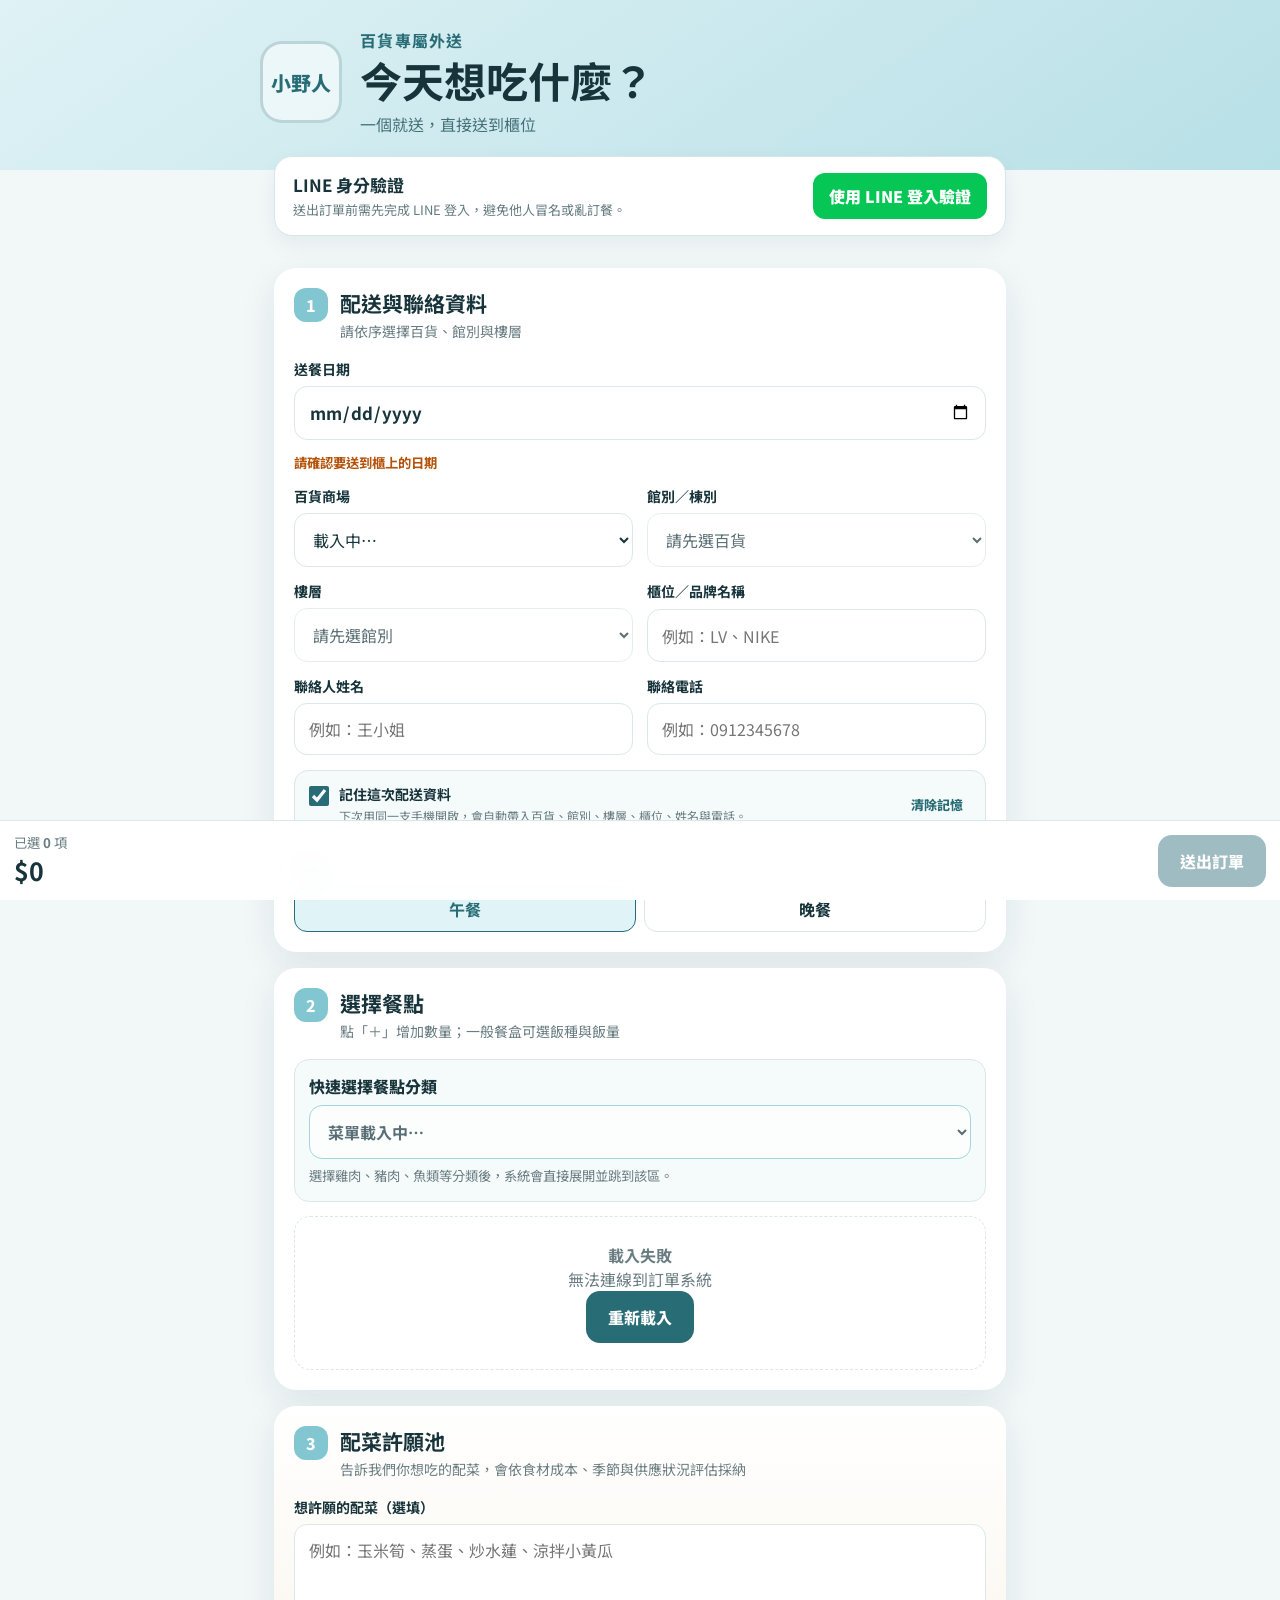
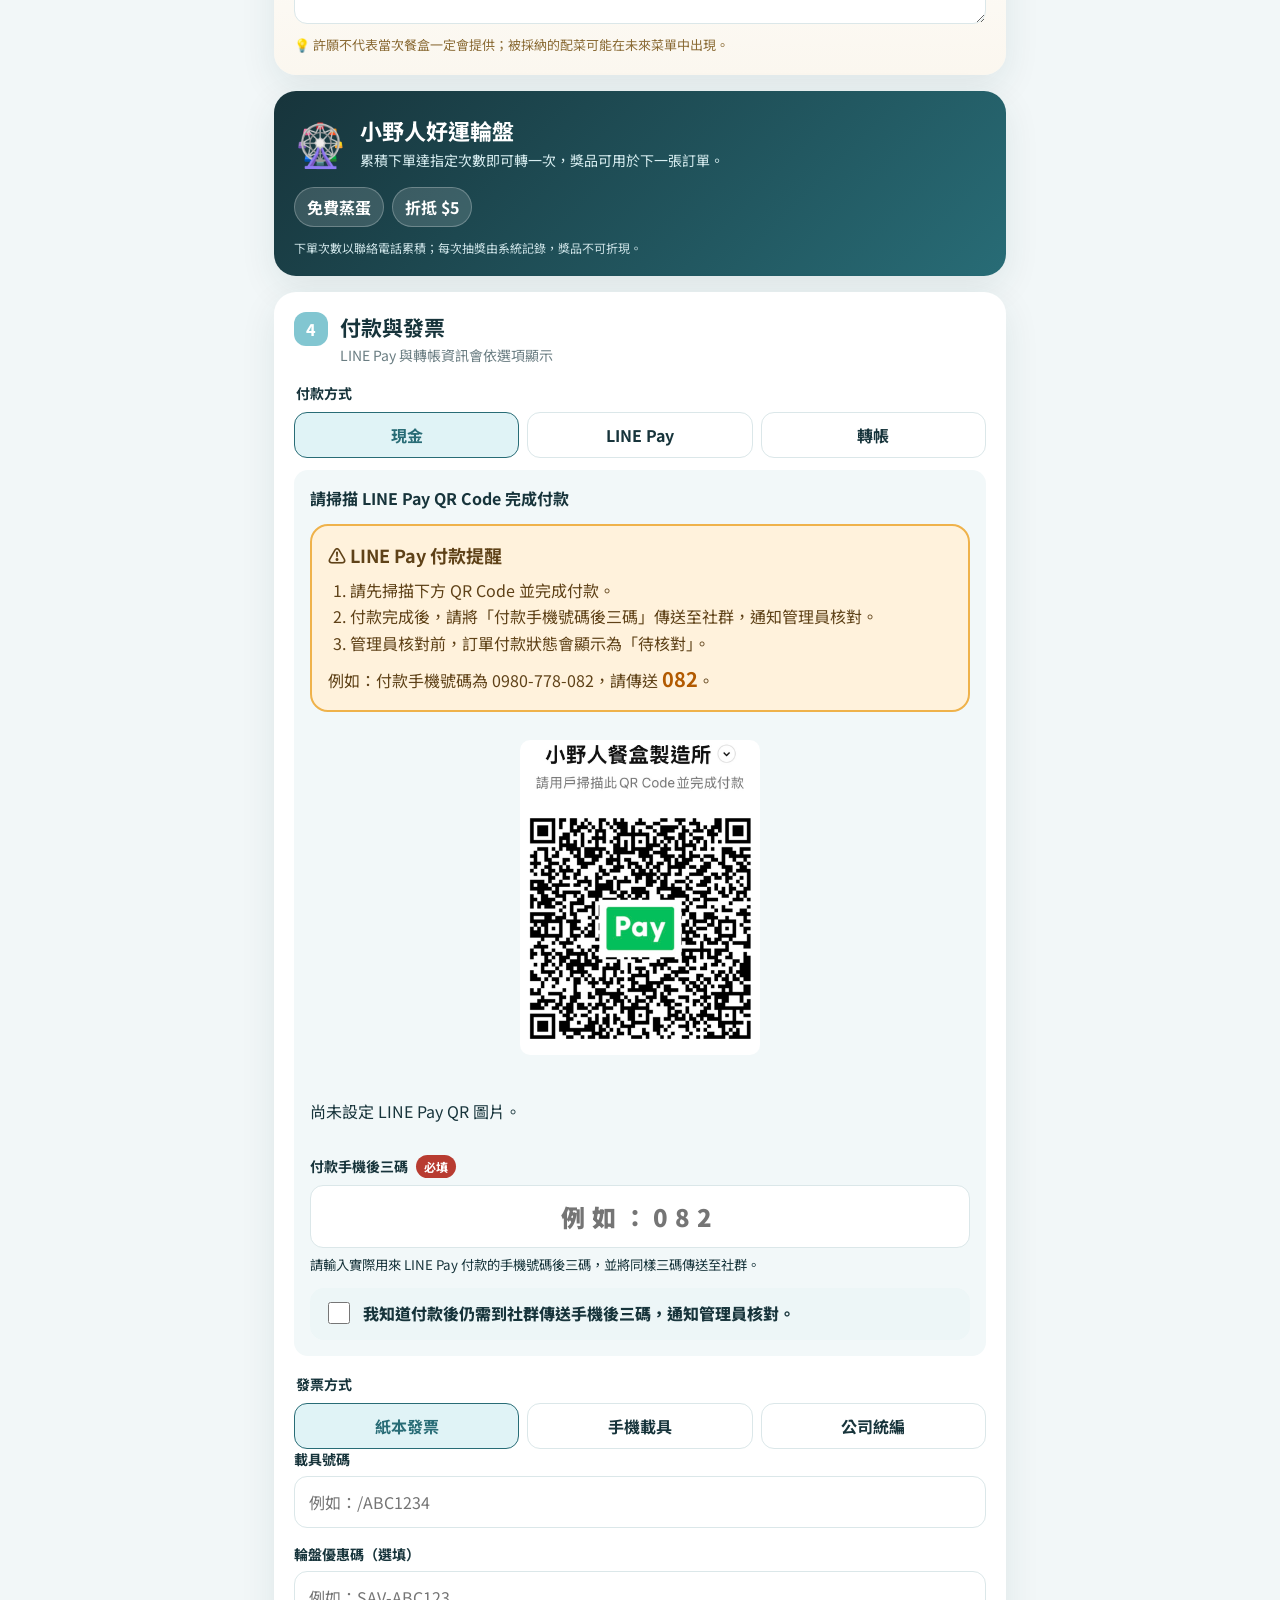
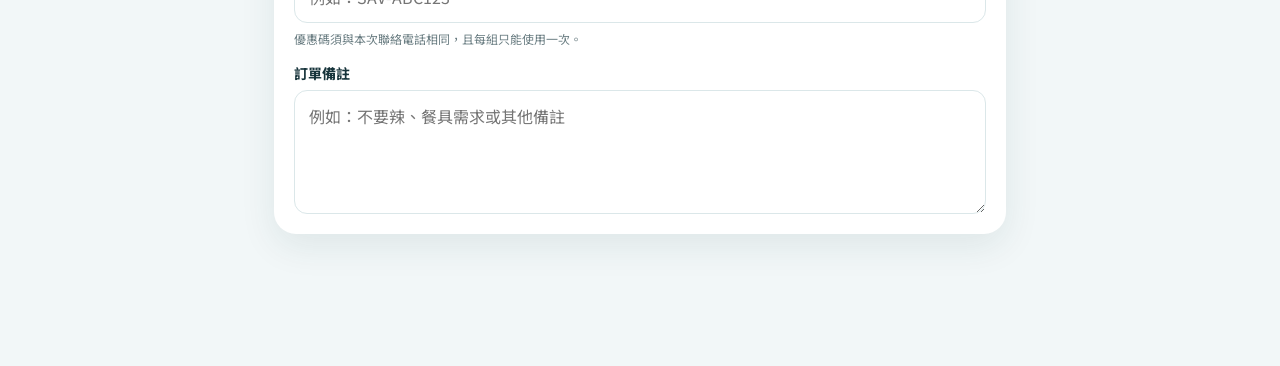
==== index.html @ 450a1126 "V3.9修正" ====
<!doctype html>
<html lang="zh-Hant">
<head>
  <meta charset="utf-8">
  <meta name="viewport" content="width=device-width, initial-scale=1, viewport-fit=cover">
  <meta name="theme-color" content="#86c6d1">
  <meta name="description" content="小野人餐盒製造所百貨專屬點餐系統">
  <title>小野人百貨點餐</title>
  <link rel="preconnect" href="https://fonts.googleapis.com">
  <link rel="preconnect" href="https://fonts.gstatic.com" crossorigin>
  <link href="https://fonts.googleapis.com/css2?family=Noto+Sans+TC:wght@400;500;600;700;800&display=swap" rel="stylesheet">
  <link rel="stylesheet" href="styles.css?v=379">
</head>
<body>
  <div id="siteMarquee" class="site-marquee" hidden>
    <div class="marquee-track"><span id="siteMarqueeText"></span></div>
  </div>
  <header class="hero">
    <div class="hero-inner">
      <div class="brand-mark">小野人</div>
      <div>
        <p class="eyebrow">百貨專屬外送</p>
        <h1>今天想吃什麼？</h1>
        <p class="hero-copy">一個就送，直接送到櫃位</p>
      </div>
    </div>
  </header>

  <main class="page-shell">
    <section id="lineAuthPanel" class="line-auth-panel">
      <div class="line-auth-copy">
        <strong>LINE 身分驗證</strong>
        <span id="lineAuthStatus">送出訂單前需先完成 LINE 登入，避免他人冒名或亂訂餐。</span>
      </div>
      <button id="lineLoginBtn" class="line-login-button" type="button">使用 LINE 登入驗證</button>
      <button id="lineLogoutBtn" class="text-button" type="button" hidden>解除驗證</button>
    </section>
    <div id="businessStatusBanner" class="business-status-banner" hidden>
      <strong id="businessStatusTitle"></strong>
      <p id="businessStatusMessage"></p>
    </div>
    <div id="editBanner" class="edit-banner" hidden>✏️ 正在修改訂單 <strong id="editOrderNo"></strong>；送出後會直接更新原訂單。</div>
    <section class="panel" aria-labelledby="delivery-title">
      <div class="section-heading">
        <span class="step">1</span>
        <div><h2 id="delivery-title">配送與聯絡資料</h2><p>請依序選擇百貨、館別與樓層</p></div>
      </div>

      <div class="form-grid">
        <label class="field delivery-date-field"><span>送餐日期</span><input id="deliveryDate" type="date" required><small id="deliveryDateHint">請確認要送到櫃上的日期</small></label>
        <label class="field"><span>百貨商場</span><select id="mall" required><option value="">載入中…</option></select></label>
        <label class="field"><span>館別／棟別</span><select id="building" required disabled><option value="">請先選百貨</option></select></label>
        <label class="field"><span>樓層</span><select id="floor" required disabled><option value="">請先選館別</option></select></label>
        <label class="field"><span>櫃位／品牌名稱</span><input id="counterName" type="text" maxlength="40" placeholder="例如：LV、NIKE" autocomplete="organization" required></label>
        <label class="field"><span>聯絡人姓名</span><input id="contactName" type="text" maxlength="30" placeholder="例如：王小姐" autocomplete="name" required></label>
        <label class="field"><span>聯絡電話</span><input id="contactPhone" type="tel" inputmode="tel" maxlength="20" placeholder="例如：0912345678" autocomplete="tel" required></label>
      </div>

      <div class="delivery-memory">
        <label class="remember-choice">
          <input id="rememberDelivery" type="checkbox" checked>
          <span><strong>記住這次配送資料</strong><small>下次用同一支手機開啟，會自動帶入百貨、館別、樓層、櫃位、姓名與電話。</small></span>
        </label>
        <button id="clearDeliveryMemory" class="text-button" type="button">清除記憶</button>
      </div>

      <fieldset class="choice-fieldset">
        <legend>餐期</legend>
        <div class="segmented">
          <label><input type="radio" name="mealPeriod" value="午餐" checked><span>午餐</span></label>
          <label><input type="radio" name="mealPeriod" value="晚餐"><span>晚餐</span></label>
        </div>
      </fieldset>
    </section>

    <section class="panel menu-panel" aria-labelledby="menu-title">
      <div class="section-heading">
        <span class="step">2</span>
        <div><h2 id="menu-title">選擇餐點</h2><p>點「＋」增加數量；一般餐盒可選飯種與飯量</p></div>
      </div>
      <label class="category-jump" for="categorySelect">
        <span>快速選擇餐點分類</span>
        <select id="categorySelect" disabled>
          <option value="">菜單載入中…</option>
        </select>
        <small>選擇雞肉、豬肉、魚類等分類後，系統會直接展開並跳到該區。</small>
      </label>
      <div id="menuLoading" class="loading-card"><span class="spinner"></span>正在載入最新菜單…</div>
      <div id="menuRoot" class="menu-root" hidden></div>
    </section>

    <section class="panel wish-panel" aria-labelledby="wish-title">
      <div class="section-heading">
        <span class="step">3</span>
        <div>
          <h2 id="wish-title">配菜許願池</h2>
          <p>告訴我們你想吃的配菜，會依食材成本、季節與供應狀況評估採納</p>
        </div>
      </div>
      <label class="field full">
        <span>想許願的配菜（選填）</span>
        <textarea id="sideDishWish" rows="3" maxlength="80" placeholder="例如：玉米筍、蒸蛋、炒水蓮、涼拌小黃瓜"></textarea>
      </label>
      <p class="wish-note">💡 許願不代表當次餐盒一定會提供；被採納的配菜可能在未來菜單中出現。</p>
    </section>

    <section class="panel reward-panel" aria-labelledby="reward-title">
      <div class="reward-copy">
        <span class="reward-emoji">🎡</span>
        <div>
          <h2 id="reward-title">小野人好運輪盤</h2>
          <p>累積下單達指定次數即可轉一次，獎品可用於下一張訂單。</p>
        </div>
      </div>
      <div class="reward-tags"><span>免費蒸蛋</span><span>折抵 $5</span></div>
      <p class="reward-rule">下單次數以聯絡電話累積；每次抽獎由系統記錄，獎品不可折現。</p>
    </section>

    <section class="panel" aria-labelledby="payment-title">
      <div class="section-heading">
        <span class="step">4</span>
        <div><h2 id="payment-title">付款與發票</h2><p>LINE Pay 與轉帳資訊會依選項顯示</p></div>
      </div>

      <fieldset class="choice-fieldset">
        <legend>付款方式</legend>
        <div class="choice-cards three">
          <label><input type="radio" name="paymentMethod" value="現金" checked><span>現金</span></label>
          <label><input type="radio" name="paymentMethod" value="LINE Pay"><span>LINE Pay</span></label>
          <label><input type="radio" name="paymentMethod" value="轉帳"><span>轉帳</span></label>
        </div>
      </fieldset>

      <div id="linePayBox" class="payment-box linepay-box" hidden>
        <strong>請掃描 LINE Pay QR Code 完成付款</strong>
        <div class="linepay-warning">
          <b>⚠️ LINE Pay 付款提醒</b>
          <ol>
            <li>請先掃描下方 QR Code 並完成付款。</li>
            <li>付款完成後，請將「付款手機號碼後三碼」傳送至社群，通知管理員核對。</li>
            <li>管理員核對前，訂單付款狀態會顯示為「待核對」。</li>
          </ol>
          <p>例如：付款手機號碼為 0980-778-082，請傳送 <strong>082</strong>。</p>
        </div>
        <img id="linePayQr" src="./linepay-qr.png?v=379" alt="LINE Pay QR Code">
        <p id="linePayMissing">尚未設定 LINE Pay QR 圖片。</p>
        <label id="linePayLast3Field" class="field linepay-last3-field">
          <span>付款手機後三碼 <em>必填</em></span>
          <input id="linePayLast3" type="text" inputmode="numeric" maxlength="3" pattern="[0-9]{3}" placeholder="例如：082" autocomplete="off">
          <small>請輸入實際用來 LINE Pay 付款的手機號碼後三碼，並將同樣三碼傳送至社群。</small>
        </label>
        <label class="linepay-confirm-check">
          <input id="linePayAcknowledged" type="checkbox">
          <span>我知道付款後仍需到社群傳送手機後三碼，通知管理員核對。</span>
        </label>
      </div>
      <div id="transferBox" class="payment-box" hidden>
        <strong>轉帳資訊</strong>
        <dl><div><dt>銀行</dt><dd id="bankName">—</dd></div><div><dt>代碼</dt><dd id="bankCode">—</dd></div><div><dt>帳號</dt><dd id="bankAccount">—</dd></div><div><dt>戶名</dt><dd id="bankHolder">—</dd></div></dl>
      </div>

      <fieldset class="choice-fieldset">
        <legend>發票方式</legend>
        <div class="choice-cards three">
          <label><input type="radio" name="invoiceType" value="紙本發票" checked><span>紙本發票</span></label>
          <label><input type="radio" name="invoiceType" value="手機條碼載具"><span>手機載具</span></label>
          <label><input type="radio" name="invoiceType" value="公司統編"><span>公司統編</span></label>
        </div>
      </fieldset>
      <label id="invoiceExtraField" class="field" hidden><span id="invoiceExtraLabel">載具號碼</span><input id="invoiceCarrier" type="text" maxlength="20" placeholder="例如：/ABC1234"></label>

      <label class="field full coupon-field">
        <span>輪盤優惠碼（選填）</span>
        <input id="couponCode" type="text" maxlength="20" placeholder="例如：SAV-ABC123" autocomplete="off">
        <small>優惠碼須與本次聯絡電話相同，且每組只能使用一次。</small>
      </label>

      <label class="field full"><span>訂單備註</span><textarea id="note" rows="4" maxlength="300" placeholder="例如：不要辣、餐具需求或其他備註"></textarea></label>
    </section>
  </main>

  <div class="bottom-bar" aria-live="polite">
    <div><small>已選 <strong id="totalQty">0</strong> 項</small><strong class="total-price">$<span id="totalPrice">0</span></strong></div>
    <button id="submitBtn" class="primary-button" type="button" disabled>送出訂單</button>
  </div>


  <div id="submitOverlay" class="submit-overlay" hidden role="alert" aria-live="assertive">
    <div class="submit-overlay-card">
      <div class="submit-loader" aria-hidden="true"></div>
      <h2>正在送出訂單</h2>
      <p id="submitOverlayText">訂單送出中，請勿重複點擊</p>
      <small>完成後會自動顯示訂單編號</small>
    </div>
  </div>

  <dialog id="announcementDialog" class="announcement-dialog">
    <button id="closeAnnouncementBtn" class="dialog-close" type="button" aria-label="關閉">×</button>
    <div class="announcement-icon">📣</div>
    <h2 id="announcementDialogTitle">系統公告</h2>
    <p id="announcementDialogMessage"></p>
    <button id="ackAnnouncementBtn" class="primary-button" type="button">知道了</button>
  </dialog>

  <div id="toast" class="toast" role="status" hidden></div>
  <dialog id="successDialog" class="success-dialog">
    <div class="success-icon">✓</div>
    <h2>訂單送出成功</h2>
    <p>訂單編號：<strong id="successOrderNo"></strong></p>
    <p class="success-date">送餐日期：<strong id="successDeliveryDate"></strong></p>
    <p>總金額：<strong>$<span id="successTotal"></span></strong></p>
    <div id="successLinePayNotice" class="success-linepay-notice" hidden>
      <strong>LINE Pay 尚待管理員核對</strong>
      <p>請立即到社群傳送付款手機後三碼：<b id="successLinePayLast3"></b></p>
    </div>
    <div id="rewardProgress" class="reward-progress" hidden>
      <strong id="rewardProgressTitle"></strong>
      <p id="rewardProgressText"></p>
      <button id="spinBtn" class="spin-button" type="button" hidden>🎡 立即轉好運輪盤</button>
    </div>
    <button id="editOrderBtn" class="spin-button" type="button">✏️ 修改剛才訂單</button>
    <button id="newOrderBtn" class="primary-button" type="button">再下一張訂單</button>
  </dialog>

  <dialog id="orderResultDialog" class="success-dialog order-fail-dialog">
    <div class="success-icon fail-icon">!</div>
    <h2>訂單送出失敗</h2>
    <p id="orderFailMessage">請確認網路連線後再試一次。</p>
    <button id="orderFailBtn" class="primary-button" type="button">返回修改</button>
  </dialog>

  <dialog id="wheelDialog" class="wheel-dialog">
    <button id="closeWheelBtn" class="dialog-close" type="button" aria-label="關閉">×</button>
    <h2>小野人好運輪盤</h2>
    <p>祝你好運！獎品會綁定本次聯絡電話。</p>
    <div class="wheel-stage">
      <div class="wheel-pointer">▼</div>
      <div id="prizeWheel" class="prize-wheel">
        <span class="wheel-label label-a">免費蒸蛋</span>
        <span class="wheel-label label-b">折 $5</span>
        <span class="wheel-label label-c">下次加油</span>
        <span class="wheel-label label-d">下次加油</span>
      </div>
    </div>
    <button id="startSpinBtn" class="spin-button" type="button">開始轉動</button>
    <div id="spinResult" class="spin-result" hidden>
      <p id="spinResultLead">恭喜獲得</p>
      <strong id="spinPrize"></strong>
      <div class="coupon-code" id="spinCoupon"></div>
      <small id="spinResultNote">下次點餐請填入此優惠碼，有效期限以系統記錄為準。</small>
    </div>
  </dialog>

  <iframe name="submitFrame" id="submitFrame" title="訂單送出" hidden></iframe>
  <form id="submitForm" method="post" target="submitFrame" hidden>
    <input type="hidden" name="action" id="orderActionInput" value="submitOrder">
    <input type="hidden" name="payload" id="payloadInput">
  </form>
  <form id="spinForm" method="post" target="submitFrame" hidden>
    <input type="hidden" name="action" value="spinReward">
    <input type="hidden" name="payload" id="spinPayloadInput">
  </form>

  <script src="config.js?v=379"></script>
  <script src="app.js?v=379"></script>
</body>
</html>
---- styles.css ----
:root{--brand:#82c6d1;--brand-dark:#286c76;--ink:#17343b;--muted:#6a7d82;--surface:#fff;--bg:#f2f7f8;--line:#dbe7e9;--danger:#c94141;--shadow:0 12px 36px rgba(20,64,72,.09);font-family:'Noto Sans TC',system-ui,sans-serif;color:var(--ink);background:var(--bg)}*{box-sizing:border-box}body{margin:0;background:var(--bg);padding-bottom:104px}.hero{background:linear-gradient(145deg,#dff2f5,#b8e0e7);padding:28px 18px 34px}.hero-inner{max-width:760px;margin:auto;display:flex;align-items:center;gap:18px}.brand-mark{width:82px;height:82px;border:3px solid rgba(40,108,118,.25);border-radius:22px;display:grid;place-items:center;font-weight:800;font-size:20px;color:var(--brand-dark);background:rgba(255,255,255,.55)}.eyebrow{margin:0 0 4px;color:var(--brand-dark);font-weight:700;letter-spacing:.08em}.hero h1{font-size:clamp(28px,7vw,42px);margin:0;line-height:1.15}.hero-copy{margin:8px 0 0;color:#47727a}.page-shell{max-width:760px;margin:-14px auto 0;padding:0 14px 28px;display:grid;gap:16px}.panel{background:var(--surface);border-radius:22px;padding:20px;box-shadow:var(--shadow)}.section-heading{display:flex;gap:12px;align-items:flex-start;margin-bottom:18px}.section-heading h2{font-size:21px;margin:0}.section-heading p{margin:3px 0 0;color:var(--muted);font-size:14px}.step{flex:0 0 34px;height:34px;border-radius:12px;background:var(--brand);display:grid;place-items:center;font-weight:800;color:#fff}.form-grid{display:grid;grid-template-columns:1fr 1fr;gap:14px}.field{display:grid;gap:7px}.field span,.choice-fieldset legend{font-weight:700;font-size:14px}.field input,.field select,.field textarea{width:100%;border:1px solid var(--line);border-radius:13px;background:#fff;padding:13px 14px;font:inherit;color:var(--ink);outline:none}.field input:focus,.field select:focus,.field textarea:focus{border-color:var(--brand-dark);box-shadow:0 0 0 3px rgba(130,198,209,.22)}.field.full{margin-top:16px}.choice-fieldset{border:0;padding:0;margin:18px 0 0}.segmented,.choice-cards{display:grid;gap:8px;margin-top:9px}.segmented{grid-template-columns:1fr 1fr}.choice-cards.three{grid-template-columns:repeat(3,1fr)}.segmented input,.choice-cards input{position:absolute;opacity:0;pointer-events:none}.segmented span,.choice-cards span{display:grid;place-items:center;min-height:46px;border:1px solid var(--line);border-radius:13px;font-weight:700;background:#fff}.segmented input:checked+span,.choice-cards input:checked+span{border-color:var(--brand-dark);background:#e0f3f6;color:var(--brand-dark)}.loading-card{padding:26px;text-align:center;color:var(--muted);border:1px dashed var(--line);border-radius:16px}.spinner{display:inline-block;width:18px;height:18px;border:3px solid #d5e9ec;border-top-color:var(--brand-dark);border-radius:50%;animation:spin .8s linear infinite;vertical-align:-4px;margin-right:8px}@keyframes spin{to{transform:rotate(360deg)}}.menu-root{display:grid;gap:12px}.menu-category{border:1px solid var(--line);border-radius:17px;overflow:hidden}.category-button{width:100%;border:0;background:#f8fbfc;padding:16px;display:flex;justify-content:space-between;align-items:center;font:inherit;font-weight:800;color:var(--ink);cursor:pointer}.category-count{font-size:12px;color:var(--brand-dark);background:#dff2f5;padding:5px 9px;border-radius:999px}.category-items{padding:8px 12px 12px;display:grid;gap:10px}.menu-item{border-top:1px solid #edf3f4;padding:13px 2px 4px}.menu-item:first-child{border-top:0}.item-main{display:flex;align-items:center;justify-content:space-between;gap:10px}.item-name{font-weight:700}.item-price{font-weight:800;color:var(--brand-dark);margin-top:3px}.stock-note{font-size:12px;color:var(--danger);margin-top:3px}.qty-control{display:flex;align-items:center;gap:10px}.qty-control button{width:39px;height:39px;border-radius:12px;border:1px solid var(--line);background:#fff;font-size:23px;color:var(--brand-dark);cursor:pointer}.qty-value{min-width:22px;text-align:center;font-weight:800}.custom-options{display:grid;grid-template-columns:1fr 1fr;gap:9px;margin-top:12px;padding:12px;border-radius:13px;background:#f3f8f9}.custom-options label{font-size:12px;font-weight:700}.custom-options select{width:100%;margin-top:5px;border:1px solid var(--line);border-radius:10px;padding:9px;background:#fff}.payment-box{margin-top:12px;background:#f2f8f9;border-radius:14px;padding:16px}.payment-box img{display:block;width:min(240px,80%);margin:14px auto;border-radius:10px}.payment-box dl{margin:10px 0 0}.payment-box dl div{display:flex;justify-content:space-between;border-top:1px solid var(--line);padding:9px 0}.payment-box dt{color:var(--muted)}.payment-box dd{margin:0;font-weight:700}.bottom-bar{position:fixed;left:0;right:0;bottom:0;z-index:20;background:rgba(255,255,255,.94);backdrop-filter:blur(14px);border-top:1px solid var(--line);padding:12px max(14px,env(safe-area-inset-right)) calc(12px + env(safe-area-inset-bottom)) max(14px,env(safe-area-inset-left));display:flex;align-items:center;justify-content:space-between;gap:14px}.bottom-bar>div{display:grid}.bottom-bar small{color:var(--muted)}.total-price{font-size:25px}.primary-button{border:0;border-radius:14px;background:var(--brand-dark);color:#fff;font:inherit;font-weight:800;padding:14px 22px;cursor:pointer}.primary-button:disabled{opacity:.45;cursor:not-allowed}.toast{position:fixed;left:50%;bottom:110px;transform:translateX(-50%);background:#17343b;color:#fff;padding:12px 16px;border-radius:12px;z-index:40;max-width:calc(100% - 28px);box-shadow:var(--shadow)}.success-dialog{border:0;border-radius:22px;padding:30px;max-width:360px;width:calc(100% - 28px);text-align:center;box-shadow:0 20px 80px rgba(0,0,0,.2)}.success-dialog::backdrop{background:rgba(16,42,48,.55)}.success-icon{margin:auto;width:64px;height:64px;border-radius:50%;background:#dff2f5;color:var(--brand-dark);display:grid;place-items:center;font-size:34px;font-weight:800}.success-dialog h2{margin-bottom:8px}@media(max-width:620px){.hero{padding-top:22px}.brand-mark{width:68px;height:68px}.panel{padding:17px}.form-grid{grid-template-columns:1fr}.choice-cards.three{grid-template-columns:1fr 1fr 1fr}.custom-options{grid-template-columns:1fr}.bottom-bar .primary-button{min-width:145px}.page-shell{padding-left:10px;padding-right:10px}}@media(max-width:410px){.choice-cards.three{grid-template-columns:1fr}.hero-inner{align-items:flex-start}.brand-mark{flex-basis:68px}.bottom-bar{gap:8px}.bottom-bar .primary-button{min-width:130px;padding:13px 15px}}

/* 配菜許願池與好運輪盤 */
.wish-panel{background:linear-gradient(180deg,#fff,#fbf7ef)}
.wish-note{margin:10px 0 0;color:#8a6b35;font-size:13px;line-height:1.65}
.reward-panel{background:linear-gradient(135deg,#17343b,#286c76);color:#fff}
.reward-copy{display:flex;gap:14px;align-items:center}.reward-copy h2{margin:0;font-size:22px}.reward-copy p{margin:4px 0 0;color:#d8eef1;font-size:14px}.reward-emoji{font-size:42px}.reward-tags{display:flex;gap:8px;flex-wrap:wrap;margin-top:15px}.reward-tags span{background:rgba(255,255,255,.14);border:1px solid rgba(255,255,255,.25);padding:7px 12px;border-radius:999px;font-weight:700}.reward-rule{margin:12px 0 0;color:#cde3e7;font-size:12px}.coupon-field small{color:var(--muted);font-size:12px}.reward-progress{margin:16px 0;padding:14px;border-radius:15px;background:#f3f8f9}.reward-progress p{margin:5px 0 12px;color:var(--muted)}.spin-button{border:0;border-radius:14px;background:linear-gradient(135deg,#ffb84d,#f28b2f);color:#fff;font:inherit;font-weight:800;padding:13px 18px;cursor:pointer;box-shadow:0 8px 20px rgba(242,139,47,.25)}.spin-button:disabled{opacity:.55}.wheel-dialog{border:0;border-radius:24px;width:min(420px,calc(100% - 24px));padding:24px;text-align:center;box-shadow:0 25px 90px rgba(0,0,0,.25)}.wheel-dialog::backdrop{background:rgba(16,42,48,.62)}.wheel-dialog h2{margin:0 0 4px}.wheel-dialog>p{margin:0 0 16px;color:var(--muted)}.dialog-close{position:absolute;right:13px;top:10px;border:0;background:transparent;font-size:28px;color:var(--muted);cursor:pointer}.wheel-stage{position:relative;width:280px;height:280px;margin:10px auto 22px}.wheel-pointer{position:absolute;z-index:3;left:50%;top:-18px;transform:translateX(-50%);font-size:34px;color:#c94141;text-shadow:0 2px 4px rgba(0,0,0,.15)}.prize-wheel{width:100%;height:100%;border-radius:50%;border:10px solid #fff;box-shadow:0 0 0 5px #286c76,0 14px 38px rgba(0,0,0,.18);position:relative;background:conic-gradient(#ffcf6b 0 90deg,#82c6d1 90deg 180deg,#d8dde0 180deg 270deg,#d8dde0 270deg 360deg);transition:transform 4.2s cubic-bezier(.12,.72,.08,1)}.prize-wheel::after{content:'小野人';position:absolute;inset:50% auto auto 50%;transform:translate(-50%,-50%);width:76px;height:76px;border-radius:50%;display:grid;place-items:center;background:#fff;color:var(--brand-dark);font-weight:900;box-shadow:0 5px 18px rgba(0,0,0,.14)}.wheel-label{position:absolute;font-size:12px;font-weight:900;color:#17343b;width:80px;text-align:center}.label-a{top:23px;left:99px}.label-b{top:116px;right:7px;transform:rotate(90deg)}.label-c{bottom:24px;left:99px;transform:rotate(180deg)}.label-d{top:116px;left:7px;transform:rotate(-90deg)}.spin-result{margin-top:18px;padding:16px;border-radius:16px;background:#fff8e8}.spin-result p{margin:0;color:var(--muted)}.spin-result strong{display:block;font-size:26px;color:#c56b12;margin:5px 0}.coupon-code{font-size:22px;font-weight:900;letter-spacing:.08em;background:#fff;border:2px dashed #f0a13e;border-radius:12px;padding:10px;margin:10px 0}.spin-result small{color:var(--muted);line-height:1.55}@media(max-width:390px){.wheel-stage{width:245px;height:245px}.label-a,.label-c{left:82px}.label-b{top:100px}.label-d{top:100px}}


/* V1.3 餐點分類快速下拉與摺疊選單 */
.category-jump{display:grid;gap:7px;margin:0 0 14px;padding:14px;border:1px solid var(--line);border-radius:15px;background:#f5fafb}.category-jump>span{font-weight:800}.category-jump select{width:100%;border:1px solid var(--brand);border-radius:13px;background:#fff;padding:13px 42px 13px 14px;font:inherit;font-weight:700;color:var(--ink);outline:none}.category-jump select:focus{border-color:var(--brand-dark);box-shadow:0 0 0 3px rgba(130,198,209,.22)}.category-jump small{color:var(--muted);line-height:1.55}.menu-category{scroll-margin-top:14px}.category-meta{display:flex;align-items:center;gap:9px}.category-chevron{font-size:22px;line-height:1;transition:transform .2s ease;color:var(--brand-dark)}.category-button[aria-expanded="true"] .category-chevron{transform:rotate(180deg)}.category-button[aria-expanded="true"]{background:#e8f5f7;color:var(--brand-dark)}.category-items[hidden]{display:none!important}


/* V1.5 記住上次配送資料 */
.delivery-memory{display:flex;align-items:center;justify-content:space-between;gap:12px;margin-top:15px;padding:13px 14px;border:1px solid var(--line);border-radius:14px;background:#f5fafb}.remember-choice{display:flex;align-items:flex-start;gap:10px;cursor:pointer}.remember-choice input{width:20px;height:20px;margin:2px 0 0;accent-color:var(--brand-dark);flex:0 0 auto}.remember-choice span{display:grid;gap:3px}.remember-choice strong{font-size:14px}.remember-choice small{color:var(--muted);font-size:12px;line-height:1.5}.text-button{border:0;background:transparent;color:var(--brand-dark);font:inherit;font-size:13px;font-weight:800;padding:8px;white-space:nowrap;cursor:pointer}@media(max-width:520px){.delivery-memory{align-items:flex-start}.text-button{padding-top:2px}}


/* V1.6 送單防重複與明確提示 */
.submit-overlay{position:fixed;inset:0;z-index:100;background:rgba(16,42,48,.68);display:grid;place-items:center;padding:20px;backdrop-filter:blur(4px)}
.submit-overlay[hidden]{display:none!important}.submit-overlay-card{width:min(360px,100%);background:#fff;border-radius:24px;padding:30px 24px;text-align:center;box-shadow:0 24px 80px rgba(0,0,0,.28)}
.submit-overlay-card h2{margin:16px 0 7px;font-size:24px}.submit-overlay-card p{margin:0;color:var(--ink);font-weight:800;line-height:1.6}.submit-overlay-card small{display:block;margin-top:10px;color:var(--muted)}
.submit-loader{width:64px;height:64px;margin:auto;border:7px solid #dceff2;border-top-color:var(--brand-dark);border-radius:50%;animation:spin .85s linear infinite}
body.is-submitting{overflow:hidden}.success-dialog[open]{animation:successPop .24s ease-out}@keyframes successPop{from{opacity:0;transform:scale(.92)}to{opacity:1;transform:scale(1)}}

.order-fail-dialog .fail-icon{background:#fde6e3;color:#b63838}.order-fail-dialog .primary-button{background:#a93333}


/* v35 */
.menu-item.sold-out{opacity:.58;background:#f3f5f5}.menu-item.sold-out .qty-control button{cursor:not-allowed;background:#d9e0e2;color:#88989b}.sold-out-badge{display:inline-block;margin-left:7px;padding:3px 8px;border-radius:999px;background:#b6453c;color:#fff;font-size:12px;font-weight:800}.edit-banner{position:sticky;top:8px;z-index:30;margin:12px 0;padding:14px 16px;border-radius:16px;background:#fff0c9;border:2px solid #e0a92f;font-weight:800;box-shadow:0 6px 20px #0002}

.delivery-date-field{grid-column:1/-1}
.delivery-date-field input{font-size:1.05rem;font-weight:700}
.delivery-date-field small{display:block;margin-top:.4rem;color:#b45309;font-weight:700}
.success-date{padding:.65rem .8rem;border-radius:12px;background:#fff7ed;color:#9a3412}


/* v37.1 LINE Pay 後三碼核對 */
.linepay-box{display:grid;gap:14px}
.linepay-warning{background:#fff2dc;border:2px solid #efb24b;border-radius:18px;padding:15px 16px;color:#5f4218;line-height:1.65}
.linepay-warning b{display:block;font-size:18px;margin-bottom:5px}
.linepay-warning ol{margin:6px 0 6px 22px;padding:0}
.linepay-warning p{margin:6px 0 0}
.linepay-warning strong{font-size:20px;color:#b25a00}
.linepay-last3-field{margin-top:2px}
.linepay-last3-field span{display:flex;align-items:center;gap:8px}
.linepay-last3-field em{font-style:normal;background:#b83c31;color:#fff;border-radius:999px;padding:3px 8px;font-size:12px}
.linepay-last3-field input{font-size:24px;font-weight:900;letter-spacing:.28em;text-align:center}
.linepay-confirm-check{display:flex;align-items:flex-start;gap:10px;background:#edf6f7;border-radius:14px;padding:13px 14px;font-weight:800;line-height:1.5}
.linepay-confirm-check input{width:22px;height:22px;flex:0 0 auto;margin-top:1px}
.success-linepay-notice{background:#fff2dc;border:2px solid #efb24b;border-radius:16px;padding:13px 14px;margin:12px 0;color:#5f4218}
.success-linepay-notice p{margin:5px 0 0}
.success-linepay-notice b{font-size:22px;color:#b25a00}


/* v37.2 營業狀態與公告 */
.site-marquee{
  position:sticky;top:0;z-index:80;overflow:hidden;
  background:#b94b3e;color:#fff;border-bottom:1px solid rgba(255,255,255,.28);
  min-height:42px;display:flex;align-items:center
}
.site-marquee[hidden]{display:none!important}
.marquee-track{width:100%;overflow:hidden;white-space:nowrap}
.marquee-track span{
  display:inline-block;padding-left:100%;font-weight:900;font-size:16px;
  animation:savage-marquee 16s linear infinite
}
@keyframes savage-marquee{from{transform:translateX(0)}to{transform:translateX(-100%)}}
.business-status-banner{
  margin:0 0 16px;padding:16px 18px;border-radius:18px;
  background:#fff1d8;border:2px solid #efb34d;color:#674717;
  box-shadow:0 10px 24px rgba(80,58,20,.08)
}
.business-status-banner[hidden]{display:none!important}
.business-status-banner.closed{background:#ffebe8;border-color:#d66a5e;color:#762d25}
.business-status-banner strong{display:block;font-size:21px;margin-bottom:5px}
.business-status-banner p{margin:0;line-height:1.65;font-weight:700}
.announcement-dialog{
  width:min(92vw,480px);border:0;border-radius:24px;padding:25px;
  color:#15363d;box-shadow:0 24px 70px rgba(11,39,44,.28)
}
.announcement-dialog::backdrop{background:rgba(14,37,42,.58);backdrop-filter:blur(3px)}
.announcement-icon{font-size:42px;text-align:center}
.announcement-dialog h2{text-align:center;margin:7px 0 10px;font-size:27px}
.announcement-dialog p{white-space:pre-wrap;line-height:1.75;font-size:17px;margin:0 0 18px}
.primary-button.ordering-closed{background:#8b9698!important;cursor:not-allowed}
@media(max-width:640px){
  .marquee-track span{font-size:15px}
  .business-status-banner{margin-left:0;margin-right:0}
}


/* v37.4 同品項多份餐盒可分別設定飯量 */
.portion-options{display:block!important;margin-top:12px;padding:13px;background:#f3f8f9;border:1px solid #d8e7e9;border-radius:16px}
.portion-options[hidden]{display:none!important}
.portion-options-head{display:flex;align-items:center;justify-content:space-between;gap:10px;margin-bottom:10px}
.portion-options-head strong{display:block;font-size:16px}
.portion-options-head small{display:block;margin-top:2px;color:#6c8186;line-height:1.4}
.apply-all-rice{border:1px solid #85bcc5;background:#fff;color:#27616b;border-radius:11px;padding:8px 10px;font-weight:850;white-space:nowrap}
.portion-list{display:grid;gap:9px}
.portion-row{display:grid;grid-template-columns:auto 1fr 1fr;gap:8px;align-items:end;background:#fff;border:1px solid #dce9eb;border-radius:13px;padding:10px}
.portion-number{font-weight:950;color:#2b6973;padding:0 5px 10px 1px;white-space:nowrap}
.portion-row label{display:grid;gap:4px}
.portion-row label span{font-size:12px;font-weight:850;color:#657b80}
.portion-row select{width:100%;min-height:42px;border:1px solid #ccdfe2;border-radius:10px;background:#fff;padding:8px;font:inherit;color:#17363d}
@media(max-width:640px){
  .portion-options-head{align-items:flex-start;flex-direction:column}
  .apply-all-rice{width:100%;min-height:42px}
  .portion-row{grid-template-columns:1fr 1fr}
  .portion-number{grid-column:1/-1;padding-bottom:0}
}


/* v37.5 LINE 身分驗證 */
.line-auth-panel{display:flex;align-items:center;gap:12px;margin:0 0 16px;padding:15px 18px;border:1px solid #d7e7e9;border-radius:18px;background:#fff;box-shadow:0 8px 22px rgba(23,54,61,.06)}
.line-auth-copy{display:grid;gap:3px;flex:1}.line-auth-copy strong{font-size:17px}.line-auth-copy span{font-size:13px;color:#647b80;line-height:1.5}
.line-auth-panel.verified{border-color:#78d6a1;background:#f2fff7}.line-auth-panel.verified .line-auth-copy span{color:#197443;font-weight:800}
.line-login-button{border:0;border-radius:12px;background:#06c755;color:#fff;padding:11px 16px;font:inherit;font-weight:900;cursor:pointer;white-space:nowrap}
@media(max-width:640px){.line-auth-panel{align-items:stretch;flex-direction:column}.line-login-button{width:100%;min-height:46px}}


/* v37.7 百元外送餐盒／餐盒加購優惠防呆 */
.addon-rule-note{margin:10px 12px 4px;padding:11px 13px;border-radius:12px;background:#fff4d8;border:1px solid #efc56b;color:#755414;font-weight:800;line-height:1.5}
.menu-category.addon-disabled .category-button{opacity:.82}
.menu-category.addon-disabled .menu-item{opacity:.66}
.menu-category.addon-disabled [data-action="plus"]{cursor:not-allowed;opacity:.45}
.menu-category.addon-disabled .addon-rule-note{background:#fff0ed;border-color:#efb5aa;color:#8a352a}
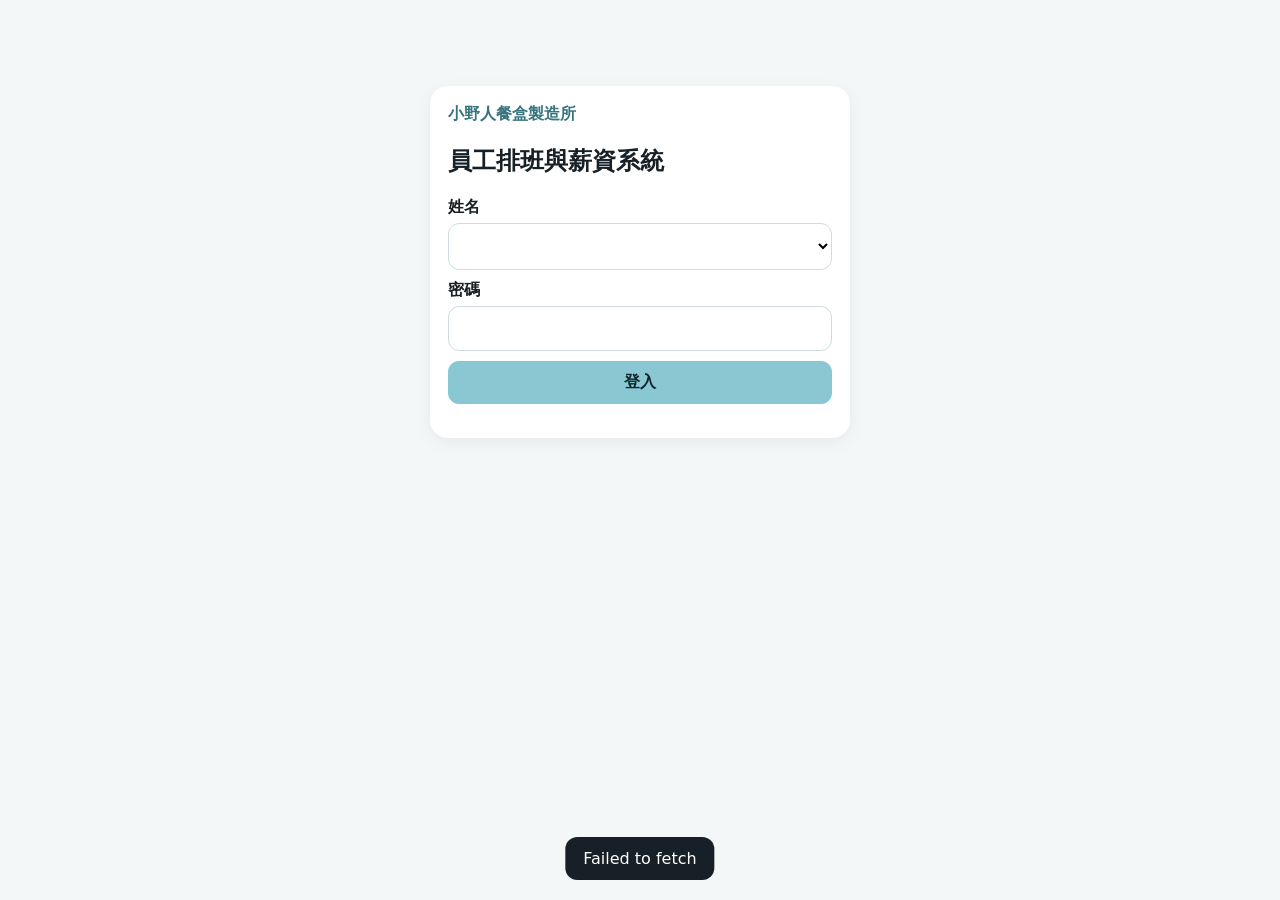
==== commit 07a3c098: "Revert "V3.9修正" This reverts commit 450a1126b42e2d238777fe977e0fb53be1a03acd." ====
--- a/index.html
+++ b/index.html
@@ -1,267 +1,139 @@
 <!doctype html>
 <html lang="zh-Hant">
 <head>
-  <meta charset="utf-8">
-  <meta name="viewport" content="width=device-width, initial-scale=1, viewport-fit=cover">
-  <meta name="theme-color" content="#86c6d1">
-  <meta name="description" content="小野人餐盒製造所百貨專屬點餐系統">
-  <title>小野人百貨點餐</title>
-  <link rel="preconnect" href="https://fonts.googleapis.com">
-  <link rel="preconnect" href="https://fonts.gstatic.com" crossorigin>
-  <link href="https://fonts.googleapis.com/css2?family=Noto+Sans+TC:wght@400;500;600;700;800&display=swap" rel="stylesheet">
-  <link rel="stylesheet" href="styles.css?v=379">
+  <script src="https://cdn.onesignal.com/sdks/web/v16/OneSignalSDK.page.js" defer></script>
+
+<script>
+  window.OneSignalDeferred = window.OneSignalDeferred || [];
+
+  window.OneSignalDeferred.push(async function (OneSignal) {
+    OneSignal.Debug.setLogLevel("trace");
+
+    await OneSignal.init({
+      appId: "85f48a6b-7c6b-4013-a74d-aa59d3f94a4f",
+      serviceWorkerPath: "OneSignalSDKWorker.js",
+      serviceWorkerParam: {
+        scope: "/savage-staff-system/"
+      },
+      notifyButton: {
+        enable: true
+      }
+    });
+
+    console.log("OneSignal 初始化完成");
+  });
+</script>
+<link rel="manifest" href="manifest.json">
+<meta name="theme-color" content="#89c8d3">
+<meta name="apple-mobile-web-app-capable" content="yes">
+<meta name="apple-mobile-web-app-title" content="小野人員工系統">
+<meta charset="utf-8"><meta name="viewport" content="width=device-width,initial-scale=1,viewport-fit=cover">
+<title>小野人員工系統</title><link rel="stylesheet" href="style.css?v=20260806-2">
 </head>
 <body>
-  <div id="siteMarquee" class="site-marquee" hidden>
-    <div class="marquee-track"><span id="siteMarqueeText"></span></div>
-  </div>
-  <header class="hero">
-    <div class="hero-inner">
-      <div class="brand-mark">小野人</div>
-      <div>
-        <p class="eyebrow">百貨專屬外送</p>
-        <h1>今天想吃什麼？</h1>
-        <p class="hero-copy">一個就送，直接送到櫃位</p>
-      </div>
-    </div>
-  </header>
+<main class="shell">
+<section id="loginView" class="card login">
+<div class="brand">小野人餐盒製造所</div><h1>員工排班與薪資系統</h1>
+<label>姓名<select id="loginName"></select></label>
+<label>密碼<input id="loginPin" type="password" inputmode="numeric"></label>
+<button id="loginBtn" class="primary">登入</button><p id="loginMsg" class="danger"></p>
+</section>
 
-  <main class="page-shell">
-    <section id="lineAuthPanel" class="line-auth-panel">
-      <div class="line-auth-copy">
-        <strong>LINE 身分驗證</strong>
-        <span id="lineAuthStatus">送出訂單前需先完成 LINE 登入，避免他人冒名或亂訂餐。</span>
-      </div>
-      <button id="lineLoginBtn" class="line-login-button" type="button">使用 LINE 登入驗證</button>
-      <button id="lineLogoutBtn" class="text-button" type="button" hidden>解除驗證</button>
-    </section>
-    <div id="businessStatusBanner" class="business-status-banner" hidden>
-      <strong id="businessStatusTitle"></strong>
-      <p id="businessStatusMessage"></p>
-    </div>
-    <div id="editBanner" class="edit-banner" hidden>✏️ 正在修改訂單 <strong id="editOrderNo"></strong>；送出後會直接更新原訂單。</div>
-    <section class="panel" aria-labelledby="delivery-title">
-      <div class="section-heading">
-        <span class="step">1</span>
-        <div><h2 id="delivery-title">配送與聯絡資料</h2><p>請依序選擇百貨、館別與樓層</p></div>
-      </div>
+<section id="appView" hidden>
+<header class="top"><div><b id="hello"></b><small id="todayText"></small></div><button id="logoutBtn">登出</button></header>
+<nav id="tabs" class="tabs">
+<button data-page="today" class="active">今日</button><button data-page="month">月班表</button>
+<button data-page="off">排假</button><button data-page="substitute">代班</button><button data-page="oil">里程</button>
+<button data-page="salary">薪資</button><button data-page="admin" id="adminTab" hidden>老闆後台</button>
+</nav>
+<section id="page-today" class="page active"></section>
+<section id="page-month" class="page"></section>
 
-      <div class="form-grid">
-        <label class="field delivery-date-field"><span>送餐日期</span><input id="deliveryDate" type="date" required><small id="deliveryDateHint">請確認要送到櫃上的日期</small></label>
-        <label class="field"><span>百貨商場</span><select id="mall" required><option value="">載入中…</option></select></label>
-        <label class="field"><span>館別／棟別</span><select id="building" required disabled><option value="">請先選百貨</option></select></label>
-        <label class="field"><span>樓層</span><select id="floor" required disabled><option value="">請先選館別</option></select></label>
-        <label class="field"><span>櫃位／品牌名稱</span><input id="counterName" type="text" maxlength="40" placeholder="例如：LV、NIKE" autocomplete="organization" required></label>
-        <label class="field"><span>聯絡人姓名</span><input id="contactName" type="text" maxlength="30" placeholder="例如：王小姐" autocomplete="name" required></label>
-        <label class="field"><span>聯絡電話</span><input id="contactPhone" type="tel" inputmode="tel" maxlength="20" placeholder="例如：0912345678" autocomplete="tel" required></label>
-      </div>
-
-      <div class="delivery-memory">
-        <label class="remember-choice">
-          <input id="rememberDelivery" type="checkbox" checked>
-          <span><strong>記住這次配送資料</strong><small>下次用同一支手機開啟，會自動帶入百貨、館別、樓層、櫃位、姓名與電話。</small></span>
-        </label>
-        <button id="clearDeliveryMemory" class="text-button" type="button">清除記憶</button>
-      </div>
-
-      <fieldset class="choice-fieldset">
-        <legend>餐期</legend>
-        <div class="segmented">
-          <label><input type="radio" name="mealPeriod" value="午餐" checked><span>午餐</span></label>
-          <label><input type="radio" name="mealPeriod" value="晚餐"><span>晚餐</span></label>
-        </div>
-      </fieldset>
-    </section>
-
-    <section class="panel menu-panel" aria-labelledby="menu-title">
-      <div class="section-heading">
-        <span class="step">2</span>
-        <div><h2 id="menu-title">選擇餐點</h2><p>點「＋」增加數量；一般餐盒可選飯種與飯量</p></div>
-      </div>
-      <label class="category-jump" for="categorySelect">
-        <span>快速選擇餐點分類</span>
-        <select id="categorySelect" disabled>
-          <option value="">菜單載入中…</option>
-        </select>
-        <small>選擇雞肉、豬肉、魚類等分類後，系統會直接展開並跳到該區。</small>
-      </label>
-      <div id="menuLoading" class="loading-card"><span class="spinner"></span>正在載入最新菜單…</div>
-      <div id="menuRoot" class="menu-root" hidden></div>
-    </section>
-
-    <section class="panel wish-panel" aria-labelledby="wish-title">
-      <div class="section-heading">
-        <span class="step">3</span>
-        <div>
-          <h2 id="wish-title">配菜許願池</h2>
-          <p>告訴我們你想吃的配菜，會依食材成本、季節與供應狀況評估採納</p>
-        </div>
-      </div>
-      <label class="field full">
-        <span>想許願的配菜（選填）</span>
-        <textarea id="sideDishWish" rows="3" maxlength="80" placeholder="例如：玉米筍、蒸蛋、炒水蓮、涼拌小黃瓜"></textarea>
-      </label>
-      <p class="wish-note">💡 許願不代表當次餐盒一定會提供；被採納的配菜可能在未來菜單中出現。</p>
-    </section>
-
-    <section class="panel reward-panel" aria-labelledby="reward-title">
-      <div class="reward-copy">
-        <span class="reward-emoji">🎡</span>
-        <div>
-          <h2 id="reward-title">小野人好運輪盤</h2>
-          <p>累積下單達指定次數即可轉一次，獎品可用於下一張訂單。</p>
-        </div>
-      </div>
-      <div class="reward-tags"><span>免費蒸蛋</span><span>折抵 $5</span></div>
-      <p class="reward-rule">下單次數以聯絡電話累積；每次抽獎由系統記錄，獎品不可折現。</p>
-    </section>
-
-    <section class="panel" aria-labelledby="payment-title">
-      <div class="section-heading">
-        <span class="step">4</span>
-        <div><h2 id="payment-title">付款與發票</h2><p>LINE Pay 與轉帳資訊會依選項顯示</p></div>
-      </div>
-
-      <fieldset class="choice-fieldset">
-        <legend>付款方式</legend>
-        <div class="choice-cards three">
-          <label><input type="radio" name="paymentMethod" value="現金" checked><span>現金</span></label>
-          <label><input type="radio" name="paymentMethod" value="LINE Pay"><span>LINE Pay</span></label>
-          <label><input type="radio" name="paymentMethod" value="轉帳"><span>轉帳</span></label>
-        </div>
-      </fieldset>
-
-      <div id="linePayBox" class="payment-box linepay-box" hidden>
-        <strong>請掃描 LINE Pay QR Code 完成付款</strong>
-        <div class="linepay-warning">
-          <b>⚠️ LINE Pay 付款提醒</b>
-          <ol>
-            <li>請先掃描下方 QR Code 並完成付款。</li>
-            <li>付款完成後，請將「付款手機號碼後三碼」傳送至社群，通知管理員核對。</li>
-            <li>管理員核對前，訂單付款狀態會顯示為「待核對」。</li>
-          </ol>
-          <p>例如：付款手機號碼為 0980-778-082，請傳送 <strong>082</strong>。</p>
-        </div>
-        <img id="linePayQr" src="./linepay-qr.png?v=379" alt="LINE Pay QR Code">
-        <p id="linePayMissing">尚未設定 LINE Pay QR 圖片。</p>
-        <label id="linePayLast3Field" class="field linepay-last3-field">
-          <span>付款手機後三碼 <em>必填</em></span>
-          <input id="linePayLast3" type="text" inputmode="numeric" maxlength="3" pattern="[0-9]{3}" placeholder="例如：082" autocomplete="off">
-          <small>請輸入實際用來 LINE Pay 付款的手機號碼後三碼，並將同樣三碼傳送至社群。</small>
-        </label>
-        <label class="linepay-confirm-check">
-          <input id="linePayAcknowledged" type="checkbox">
-          <span>我知道付款後仍需到社群傳送手機後三碼，通知管理員核對。</span>
-        </label>
-      </div>
-      <div id="transferBox" class="payment-box" hidden>
-        <strong>轉帳資訊</strong>
-        <dl><div><dt>銀行</dt><dd id="bankName">—</dd></div><div><dt>代碼</dt><dd id="bankCode">—</dd></div><div><dt>帳號</dt><dd id="bankAccount">—</dd></div><div><dt>戶名</dt><dd id="bankHolder">—</dd></div></dl>
-      </div>
-
-      <fieldset class="choice-fieldset">
-        <legend>發票方式</legend>
-        <div class="choice-cards three">
-          <label><input type="radio" name="invoiceType" value="紙本發票" checked><span>紙本發票</span></label>
-          <label><input type="radio" name="invoiceType" value="手機條碼載具"><span>手機載具</span></label>
-          <label><input type="radio" name="invoiceType" value="公司統編"><span>公司統編</span></label>
-        </div>
-      </fieldset>
-      <label id="invoiceExtraField" class="field" hidden><span id="invoiceExtraLabel">載具號碼</span><input id="invoiceCarrier" type="text" maxlength="20" placeholder="例如：/ABC1234"></label>
-
-      <label class="field full coupon-field">
-        <span>輪盤優惠碼（選填）</span>
-        <input id="couponCode" type="text" maxlength="20" placeholder="例如：SAV-ABC123" autocomplete="off">
-        <small>優惠碼須與本次聯絡電話相同，且每組只能使用一次。</small>
-      </label>
-
-      <label class="field full"><span>訂單備註</span><textarea id="note" rows="4" maxlength="300" placeholder="例如：不要辣、餐具需求或其他備註"></textarea></label>
-    </section>
-  </main>
-
-  <div class="bottom-bar" aria-live="polite">
-    <div><small>已選 <strong id="totalQty">0</strong> 項</small><strong class="total-price">$<span id="totalPrice">0</span></strong></div>
-    <button id="submitBtn" class="primary-button" type="button" disabled>送出訂單</button>
-  </div>
+<section id="page-off" class="page">
+<div class="card"><h2>申請排假</h2>
+<label>日期<input id="offDate" type="date"></label>
+<label>時段<select id="offSlot"><option>全天排休</option><option>上午排休</option><option>下午排休</option><option>晚班排休</option></select></label>
+<label>備註<input id="offNote"></label><button id="offSubmit" class="primary">送出申請</button></div>
+<div id="offList"></div></section>
 
 
-  <div id="submitOverlay" class="submit-overlay" hidden role="alert" aria-live="assertive">
-    <div class="submit-overlay-card">
-      <div class="submit-loader" aria-hidden="true"></div>
-      <h2>正在送出訂單</h2>
-      <p id="submitOverlayText">訂單送出中，請勿重複點擊</p>
-      <small>完成後會自動顯示訂單編號</small>
-    </div>
+<section id="page-substitute" class="page">
+<div class="card"><h2>申請代班</h2>
+<label>選擇我的班<select id="subShift"></select></label>
+<label>指定代班員工<select id="subEmployee"><option value="">公開徵求代班</option></select></label>
+<label>原因或備註<input id="subNote" placeholder="例：臨時有事、照顧小孩"></label>
+<button id="subSubmit" class="primary">送出代班申請</button>
+<small>指定員工接受後，仍需老闆核准；公開徵求則由其他員工主動接班。</small></div>
+<div class="card"><h2>可接的代班</h2><div id="subAvailable"></div></div>
+<div class="card"><h2>我的代班紀錄</h2><div id="subList"></div></div>
+</section>
+
+<section id="page-oil" class="page">
+<div class="card"><h2>機車里程補貼</h2>
+<label>日期<input id="oilDate" type="date"></label>
+<div class="grid2"><label>出發前里程<input id="oilStart" type="number" step="0.1"></label>
+<label>回店里程<input id="oilEnd" type="number" step="0.1"></label></div>
+<label>照片佐證<input id="oilPhoto" type="file" accept="image/*" capture="environment"></label>
+<label>備註<input id="oilNote" placeholder="例：漢神洲際外送"></label>
+<div id="oilPreview"></div><button id="oilSubmit" class="primary">送出里程</button>
+<small>補貼使用老闆後台設定的油價與油耗自動計算。</small></div><div id="oilList"></div></section>
+
+<section id="page-salary" class="page">
+<div class="card"><h2>我的薪資</h2><label>月份<input id="salaryMonth" type="month"></label>
+<button id="salaryLoad" class="primary">查詢</button></div><div id="salaryResult"></div></section>
+
+<section id="page-admin" class="page">
+<div class="admin-grid">
+<div class="card"><h2>員工管理</h2>
+<input id="empEditRow" type="hidden">
+<label>姓名<input id="empName"></label>
+<div class="grid2"><label>登入密碼<input id="empPin"></label><label>角色<select id="empRole"><option value="staff">員工</option><option value="admin">管理者</option></select></label></div>
+<div class="grid2"><label>薪資類型<select id="empSalaryType"><option>時薪</option><option>月薪</option></select></label><label>員工編號<input id="empId"></label></div>
+<div class="grid2"><label>月薪<input id="empMonthly" type="number"></label><label>時薪<input id="empHourly" type="number"></label></div>
+<button id="saveEmployee" class="primary">儲存員工</button><div id="employeeList"></div></div>
+
+<div class="card"><h2>油資設定</h2>
+<label>目前油價（元／公升）<input id="settingOilPrice" type="number" step="0.1"></label>
+<label>每公升公里數<input id="settingEfficiency" type="number" step="0.1"></label>
+<button id="saveSettings" class="primary">儲存設定</button></div>
+</div>
+
+<div class="card"><h2>排班管理</h2>
+<div id="scheduleProgress" style="margin-bottom:14px"></div>
+<div class="grid3"><label>日期<input id="shiftDate" type="date"></label>
+<label>員工<select id="shiftEmployee"></select></label>
+<label>班別<select id="shiftType"><option>全天班</option><option>09:00~13:00</option><option>09:00~14:00</option><option>10:00~14:00</option><option>16:00~20:00</option><option>自訂</option></select></label></div>
+<div class="grid2"><label>自訂班別<input id="shiftCustom" placeholder="例：10:00~15:00"></label><label>預計時數<input id="shiftHours" type="number" step="0.5"></label></div>
+<div id="conflictBox"></div>
+<div class="grid2">
+  <button id="saveShift" class="primary">新增排班</button>
+  <button id="finishShiftDay">這天排完，前往下一天</button>
+</div>
+<div style="margin-top:12px">
+  <button id="publishSchedule" class="primary">公布所選月份班表並通知全體員工</button>
+  <small>公布月份使用下方「排假審核與薪資」所選月份。</small>
+</div>
+<div id="adminSchedule"></div></div>
+
+<div class="card"><h2>排休紀錄</h2>
+<small>排休資料獨立顯示，班次資料不會再混入這裡。</small>
+<div id="adminLeave"></div></div>
+
+<div class="card"><h2>代班審核</h2><div id="adminSubstitute"></div></div>
+<div class="card"><h2>排假審核與薪資</h2><label>月份<input id="adminMonth" type="month"></label>
+<div class="grid2"><button id="adminLoad" class="primary">載入後台</button><button id="exportPayroll">匯出薪資 CSV</button></div>
+<div id="adminResult"></div></div>
+</section>
+</section>
+</main>
+<div id="toast" class="toast" hidden></div>
+<div id="statusModal" class="status-modal" hidden>
+  <div class="status-box">
+    <div id="statusSpinner" class="spinner"></div>
+    <div id="statusIcon" class="status-icon" hidden></div>
+    <h3 id="statusTitle">登入中</h3>
+    <p id="statusMessage">正在確認帳號資料，請稍候…</p>
   </div>
-
-  <dialog id="announcementDialog" class="announcement-dialog">
-    <button id="closeAnnouncementBtn" class="dialog-close" type="button" aria-label="關閉">×</button>
-    <div class="announcement-icon">📣</div>
-    <h2 id="announcementDialogTitle">系統公告</h2>
-    <p id="announcementDialogMessage"></p>
-    <button id="ackAnnouncementBtn" class="primary-button" type="button">知道了</button>
-  </dialog>
-
-  <div id="toast" class="toast" role="status" hidden></div>
-  <dialog id="successDialog" class="success-dialog">
-    <div class="success-icon">✓</div>
-    <h2>訂單送出成功</h2>
-    <p>訂單編號：<strong id="successOrderNo"></strong></p>
-    <p class="success-date">送餐日期：<strong id="successDeliveryDate"></strong></p>
-    <p>總金額：<strong>$<span id="successTotal"></span></strong></p>
-    <div id="successLinePayNotice" class="success-linepay-notice" hidden>
-      <strong>LINE Pay 尚待管理員核對</strong>
-      <p>請立即到社群傳送付款手機後三碼：<b id="successLinePayLast3"></b></p>
-    </div>
-    <div id="rewardProgress" class="reward-progress" hidden>
-      <strong id="rewardProgressTitle"></strong>
-      <p id="rewardProgressText"></p>
-      <button id="spinBtn" class="spin-button" type="button" hidden>🎡 立即轉好運輪盤</button>
-    </div>
-    <button id="editOrderBtn" class="spin-button" type="button">✏️ 修改剛才訂單</button>
-    <button id="newOrderBtn" class="primary-button" type="button">再下一張訂單</button>
-  </dialog>
-
-  <dialog id="orderResultDialog" class="success-dialog order-fail-dialog">
-    <div class="success-icon fail-icon">!</div>
-    <h2>訂單送出失敗</h2>
-    <p id="orderFailMessage">請確認網路連線後再試一次。</p>
-    <button id="orderFailBtn" class="primary-button" type="button">返回修改</button>
-  </dialog>
-
-  <dialog id="wheelDialog" class="wheel-dialog">
-    <button id="closeWheelBtn" class="dialog-close" type="button" aria-label="關閉">×</button>
-    <h2>小野人好運輪盤</h2>
-    <p>祝你好運！獎品會綁定本次聯絡電話。</p>
-    <div class="wheel-stage">
-      <div class="wheel-pointer">▼</div>
-      <div id="prizeWheel" class="prize-wheel">
-        <span class="wheel-label label-a">免費蒸蛋</span>
-        <span class="wheel-label label-b">折 $5</span>
-        <span class="wheel-label label-c">下次加油</span>
-        <span class="wheel-label label-d">下次加油</span>
-      </div>
-    </div>
-    <button id="startSpinBtn" class="spin-button" type="button">開始轉動</button>
-    <div id="spinResult" class="spin-result" hidden>
-      <p id="spinResultLead">恭喜獲得</p>
-      <strong id="spinPrize"></strong>
-      <div class="coupon-code" id="spinCoupon"></div>
-      <small id="spinResultNote">下次點餐請填入此優惠碼，有效期限以系統記錄為準。</small>
-    </div>
-  </dialog>
-
-  <iframe name="submitFrame" id="submitFrame" title="訂單送出" hidden></iframe>
-  <form id="submitForm" method="post" target="submitFrame" hidden>
-    <input type="hidden" name="action" id="orderActionInput" value="submitOrder">
-    <input type="hidden" name="payload" id="payloadInput">
-  </form>
-  <form id="spinForm" method="post" target="submitFrame" hidden>
-    <input type="hidden" name="action" value="spinReward">
-    <input type="hidden" name="payload" id="spinPayloadInput">
-  </form>
-
-  <script src="config.js?v=379"></script>
-  <script src="app.js?v=379"></script>
-</body>
-</html>
+</div>
+<script src="config.js"></script><script src="app.js?v=20260807-1"></script>
+</body></html>
--- a/style.css
+++ b/style.css
@@ -0,0 +1,81 @@
+:root{--brand:#89c8d3;--ink:#172026;--muted:#66757d;--bg:#f3f7f8;--danger:#b83b3b;--ok:#19734d}
+*{box-sizing:border-box}body{margin:0;background:var(--bg);color:var(--ink);font-family:"Microsoft JhengHei",system-ui,sans-serif}
+button,input,select{font:inherit}.shell{max-width:1050px;margin:auto;padding:14px 12px 90px}.card{background:#fff;border-radius:18px;padding:18px;margin:12px 0;box-shadow:0 5px 18px #0000000e}
+.login{max-width:420px;margin:8vh auto}.brand{font-weight:900;color:#37747e}h1{font-size:24px}h2{font-size:19px;margin:0 0 14px}
+label{display:block;font-weight:700;margin:10px 0}input,select{width:100%;padding:12px;border:1px solid #cfdcdf;border-radius:11px;background:#fff;margin-top:5px}
+button{border:0;border-radius:11px;padding:11px 14px;font-weight:800;cursor:pointer}.primary{width:100%;background:var(--brand);color:#10252a}
+.top{display:flex;justify-content:space-between;align-items:center}.top small{display:block;color:var(--muted)}
+.tabs{position:sticky;top:0;z-index:5;display:flex;gap:6px;overflow:auto;background:var(--bg);padding:8px 0}.tabs button{white-space:nowrap}.tabs .active{background:var(--ink);color:#fff}
+.page{display:none}.page.active{display:block}.grid2{display:grid;grid-template-columns:1fr 1fr;gap:10px}.grid3{display:grid;grid-template-columns:1fr 1fr 1fr;gap:10px}.admin-grid{display:grid;grid-template-columns:2fr 1fr;gap:12px}
+.shift{display:grid;grid-template-columns:105px 1fr auto;gap:10px;padding:12px 0;border-bottom:1px solid #edf1f2}.time{font-weight:900;color:#2f6f79}
+.badge{display:inline-block;padding:4px 9px;border-radius:999px;background:#edf4f5;font-size:13px}.danger{color:var(--danger)}.ok{color:var(--ok)}
+.warning{background:#fff1f1;border:1px solid #efb6b6;color:#8d2020;padding:12px;border-radius:12px;margin:10px 0;font-weight:800}.safe{background:#effaf5;color:#146343;padding:10px;border-radius:12px;margin:10px 0}
+.table-wrap{overflow:auto}table{width:100%;border-collapse:collapse;min-width:650px}th,td{padding:9px;border-bottom:1px solid #edf1f2;text-align:left}th{background:#eef5f6}
+.salary-total{font-size:24px;font-weight:900;background:var(--ink);color:#fff;border-radius:14px;padding:16px;display:flex;justify-content:space-between}
+.toast{position:fixed;bottom:20px;left:50%;transform:translateX(-50%);background:#172026;color:#fff;padding:12px 18px;border-radius:12px;z-index:30}
+.photo{max-width:100%;max-height:210px;border-radius:12px}.muted{color:var(--muted);font-size:13px}.mini{padding:6px 9px;margin:2px}.red{background:#fee;color:#922}
+@media(max-width:720px){.grid2,.grid3,.admin-grid{grid-template-columns:1fr}.shell{padding:10px}.tabs{margin:0 -10px;padding:8px 10px}.shift{grid-template-columns:88px 1fr}}
+.status-modal{position:fixed;inset:0;z-index:1000;display:grid;place-items:center;background:#10252a80;backdrop-filter:blur(3px);padding:20px}
+.status-modal[hidden]{display:none}
+.status-box{width:min(88vw,340px);background:#fff;border-radius:22px;padding:28px 22px;text-align:center;box-shadow:0 18px 55px #0004}
+.status-box h3{margin:14px 0 8px;font-size:22px}
+.status-box p{margin:0;color:var(--muted);line-height:1.6}
+.spinner{width:48px;height:48px;margin:auto;border:5px solid #dcebed;border-top-color:var(--brand);border-radius:50%;animation:spin .8s linear infinite}
+.status-icon{width:54px;height:54px;margin:auto;border-radius:50%;display:grid;place-items:center;font-size:32px;font-weight:900}
+.status-icon.ok{background:#e8f8f0;color:var(--ok)}
+.status-icon.error{background:#fff0f0;color:var(--danger)}
+@keyframes spin{to{transform:rotate(360deg)}}
+
+.sub-card{border:1px solid #e3ecee;border-radius:14px;padding:14px;margin:10px 0;background:#fff}
+.sub-head{display:flex;justify-content:space-between;gap:10px;align-items:center}
+.sub-flow{display:flex;gap:8px;flex-wrap:wrap;margin-top:8px}
+.sub-arrow{color:var(--muted)}
+.sub-actions{display:flex;gap:8px;flex-wrap:wrap;margin-top:12px}
+.sub-actions button{flex:1;min-width:90px}
+.badge.pending{background:#fff3cd;color:#805d00}
+.badge.accepted{background:#e8f8f0;color:#146343}
+.badge.rejected{background:#fff0f0;color:#922}
+.badge.approved{background:#e6f1ff;color:#205b9a}
+/* 手機版月班表：四欄完整顯示，不用左右滑 */
+@media (max-width:720px){
+
+  .table-wrap{
+    overflow-x:visible;
+    width:100%;
+  }
+
+  .table-wrap table{
+    width:100%;
+    min-width:0 !important;
+    table-layout:fixed;
+    font-size:13px;
+  }
+
+  .table-wrap th,
+  .table-wrap td{
+    padding:8px 3px;
+    white-space:normal;
+    word-break:break-word;
+  }
+
+  .table-wrap th:nth-child(1),
+  .table-wrap td:nth-child(1){
+    width:31%;
+  }
+
+  .table-wrap th:nth-child(2),
+  .table-wrap td:nth-child(2){
+    width:27%;
+  }
+
+  .table-wrap th:nth-child(3),
+  .table-wrap td:nth-child(3){
+    width:26%;
+  }
+
+  .table-wrap th:nth-child(4),
+  .table-wrap td:nth-child(4){
+    width:16%;
+    text-align:center;
+  }
+}
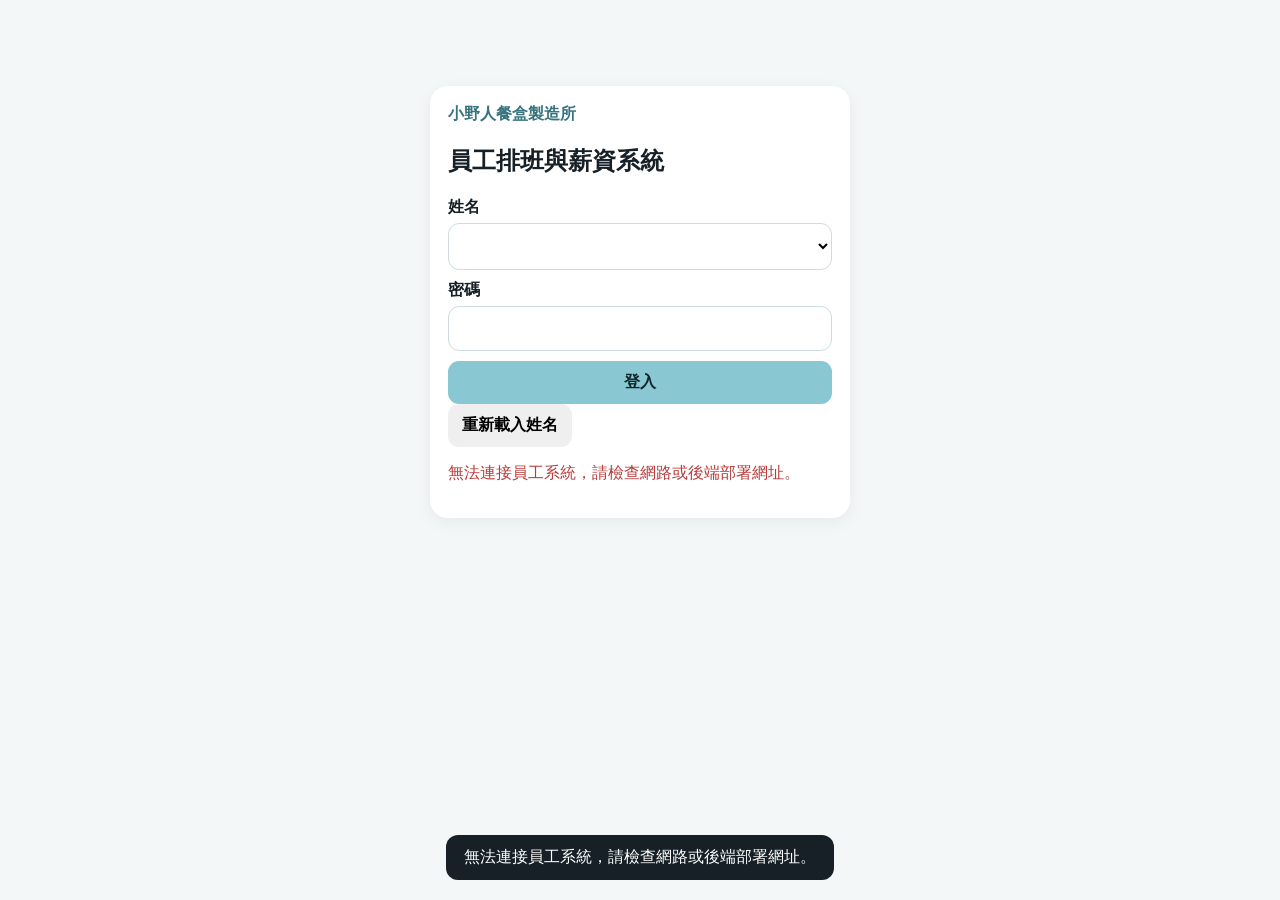
==== commit cbb12276: "更新" ====
--- a/index.html
+++ b/index.html
@@ -28,7 +28,7 @@
 <meta name="apple-mobile-web-app-capable" content="yes">
 <meta name="apple-mobile-web-app-title" content="小野人員工系統">
 <meta charset="utf-8"><meta name="viewport" content="width=device-width,initial-scale=1,viewport-fit=cover">
-<title>小野人員工系統</title><link rel="stylesheet" href="style.css?v=20260806-2">
+<title>小野人員工系統</title><link rel="stylesheet" href="style.css?v=20260929-login2">
 </head>
 <body>
 <main class="shell">
@@ -36,11 +36,15 @@
 <div class="brand">小野人餐盒製造所</div><h1>員工排班與薪資系統</h1>
 <label>姓名<select id="loginName"></select></label>
 <label>密碼<input id="loginPin" type="password" inputmode="numeric"></label>
-<button id="loginBtn" class="primary">登入</button><p id="loginMsg" class="danger"></p>
+<button id="loginBtn" class="primary">登入</button><button id="retryLoginLoad" type="button">重新載入姓名</button><p id="loginMsg" class="danger"></p>
 </section>
 
 <section id="appView" hidden>
 <header class="top"><div><b id="hello"></b><small id="todayText"></small></div><button id="logoutBtn">登出</button></header>
+<div id="staffMarquee" class="staff-marquee" hidden>
+  <div class="staff-marquee-label">📢 員工公告</div>
+  <div class="staff-marquee-window"><div id="staffMarqueeText" class="staff-marquee-text"></div></div>
+</div>
 <nav id="tabs" class="tabs">
 <button data-page="today" class="active">今日</button><button data-page="month">月班表</button>
 <button data-page="off">排假</button><button data-page="substitute">代班</button><button data-page="oil">里程</button>
@@ -51,7 +55,9 @@
 
 <section id="page-off" class="page">
 <div class="card"><h2>申請排假</h2>
+<div id="offRestrictionNotice"></div>
 <label>日期<input id="offDate" type="date"></label>
+<div id="offDateWarning" class="warning" hidden></div>
 <label>時段<select id="offSlot"><option>全天排休</option><option>上午排休</option><option>下午排休</option><option>晚班排休</option></select></label>
 <label>備註<input id="offNote"></label><button id="offSubmit" class="primary">送出申請</button></div>
 <div id="offList"></div></section>
@@ -98,6 +104,30 @@
 <button id="saveSettings" class="primary">儲存設定</button></div>
 </div>
 
+
+<div class="card notice-admin-card">
+  <h2>📢 員工公告＆禁止排休設定</h2>
+  <p class="muted">設定後，員工登入會看到彈窗公告與跑馬燈；禁止排休日期也會直接阻擋排假申請。</p>
+
+  <label class="checkline"><input id="noticePopupEnabled" type="checkbox"> 啟用登入彈窗公告</label>
+  <label>彈窗標題<input id="noticeTitle" placeholder="例：9月份開始排休"></label>
+  <label>彈窗內容<textarea id="noticeBody" rows="4" placeholder="例：9月份排休已開放，請大家於8/20前完成排休登記。"></textarea></label>
+
+  <label class="checkline"><input id="noticeMarqueeEnabled" type="checkbox"> 啟用跑馬燈公告</label>
+  <label>跑馬燈文字<textarea id="noticeMarqueeText" rows="2" placeholder="例：9月份開始排休囉！請於8/20前完成；9/5、9/12禁止排休。"></textarea></label>
+
+  <label>禁止排休日期
+    <textarea id="blockedOffDates" rows="3" placeholder="每個日期用逗號或換行分隔，例如：
+2026-09-05, 2026-09-12"></textarea>
+  </label>
+  <small class="muted">日期格式請使用 YYYY-MM-DD。員工選到這些日期時，送出按鈕會自動鎖住，後端也會再次阻擋。</small>
+  <div class="notice-admin-actions">
+    <button id="saveStaffNotice" class="primary">儲存公告設定</button>
+    <button id="saveAndPushStaffNotice">儲存並推播全體員工</button>
+  </div>
+</div>
+
+<div class="card" id="autoSchedulePanel"><fieldset id="auWork" style="border:0;padding:0;margin:0;min-width:0"><h2>整月自動排班</h2><p>設定一次，逐月沿用。待審核與已核准排休都會避開；晚班排休仍可排不衝突的早班。</p><label>排班月份<input id="auMonth" type="month"></label><div class="au-actions"><button id="auLoad">載入規則與草稿</button><button id="auGenerate" class="primary" disabled>產生／重新產生整月草稿</button></div><p id="auStatus" role="status">請先載入月份。</p><div id="auRules"></div><div id="auDraft"></div></fieldset></div>
 <div class="card"><h2>排班管理</h2>
 <div id="scheduleProgress" style="margin-bottom:14px"></div>
 <div class="grid3"><label>日期<input id="shiftDate" type="date"></label>
@@ -127,6 +157,16 @@
 </section>
 </main>
 <div id="toast" class="toast" hidden></div>
+
+<div id="staffNoticeModal" class="notice-modal" hidden>
+  <div class="notice-modal-box">
+    <div class="notice-modal-icon">📢</div>
+    <h2 id="staffNoticeTitle">員工公告</h2>
+    <div id="staffNoticeBody" class="notice-modal-body"></div>
+    <div id="staffNoticeBlocked" class="notice-blocked" hidden></div>
+    <button id="closeStaffNotice" class="primary">我知道了</button>
+  </div>
+</div>
 <div id="statusModal" class="status-modal" hidden>
   <div class="status-box">
     <div id="statusSpinner" class="spinner"></div>
@@ -135,5 +175,6 @@
     <p id="statusMessage">正在確認帳號資料，請稍候…</p>
   </div>
 </div>
-<script src="config.js"></script><script src="app.js?v=20260807-1"></script>
+<script src="config.js"></script><script src="app.js?v=20260929-login2"></script>
+
 </body></html>
--- a/style.css
+++ b/style.css
@@ -1,8 +1,8 @@
 :root{--brand:#89c8d3;--ink:#172026;--muted:#66757d;--bg:#f3f7f8;--danger:#b83b3b;--ok:#19734d}
 *{box-sizing:border-box}body{margin:0;background:var(--bg);color:var(--ink);font-family:"Microsoft JhengHei",system-ui,sans-serif}
-button,input,select{font:inherit}.shell{max-width:1050px;margin:auto;padding:14px 12px 90px}.card{background:#fff;border-radius:18px;padding:18px;margin:12px 0;box-shadow:0 5px 18px #0000000e}
+button,input,select,textarea{font:inherit}.shell{max-width:1050px;margin:auto;padding:14px 12px 90px}.card{background:#fff;border-radius:18px;padding:18px;margin:12px 0;box-shadow:0 5px 18px #0000000e}
 .login{max-width:420px;margin:8vh auto}.brand{font-weight:900;color:#37747e}h1{font-size:24px}h2{font-size:19px;margin:0 0 14px}
-label{display:block;font-weight:700;margin:10px 0}input,select{width:100%;padding:12px;border:1px solid #cfdcdf;border-radius:11px;background:#fff;margin-top:5px}
+label{display:block;font-weight:700;margin:10px 0}input,select,textarea{width:100%;padding:12px;border:1px solid #cfdcdf;border-radius:11px;background:#fff;margin-top:5px}textarea{resize:vertical;line-height:1.6}
 button{border:0;border-radius:11px;padding:11px 14px;font-weight:800;cursor:pointer}.primary{width:100%;background:var(--brand);color:#10252a}
 .top{display:flex;justify-content:space-between;align-items:center}.top small{display:block;color:var(--muted)}
 .tabs{position:sticky;top:0;z-index:5;display:flex;gap:6px;overflow:auto;background:var(--bg);padding:8px 0}.tabs button{white-space:nowrap}.tabs .active{background:var(--ink);color:#fff}
@@ -78,4 +78,34 @@
     width:16%;
     text-align:center;
   }
-}+}
+
+/* ===== 員工公告 / 禁止排休 ===== */
+.staff-marquee{display:flex;align-items:center;gap:10px;background:#fff7d6;border:1px solid #f0d979;border-radius:14px;padding:9px 11px;margin:8px 0 4px;overflow:hidden;box-shadow:0 3px 12px #00000008}
+.staff-marquee[hidden]{display:none}
+.staff-marquee-label{flex:0 0 auto;font-size:13px;font-weight:900;color:#7a5b00;white-space:nowrap}
+.staff-marquee-window{min-width:0;flex:1;overflow:hidden;white-space:nowrap}
+.staff-marquee-text{display:inline-block;min-width:100%;padding-left:100%;font-weight:900;color:#6e4f00;animation:staffMarquee 18s linear infinite}
+@keyframes staffMarquee{from{transform:translateX(0)}to{transform:translateX(-100%)}}
+
+.notice-modal{position:fixed;inset:0;z-index:1100;display:grid;place-items:center;background:#10252a99;backdrop-filter:blur(4px);padding:18px}
+.notice-modal[hidden]{display:none}
+.notice-modal-box{width:min(92vw,430px);max-height:82vh;overflow:auto;background:#fff;border-radius:24px;padding:24px 20px;text-align:center;box-shadow:0 20px 70px #0005;border-top:7px solid var(--brand)}
+.notice-modal-icon{font-size:38px}
+.notice-modal-box h2{font-size:23px;margin:8px 0 12px}
+.notice-modal-body{text-align:left;line-height:1.8;white-space:pre-wrap;background:#f7fbfc;border-radius:14px;padding:14px;margin-bottom:12px}
+.notice-blocked{text-align:left;background:#fff1f1;border:1px solid #efb6b6;color:#8d2020;border-radius:13px;padding:12px;margin:12px 0;font-weight:800;line-height:1.7}
+.notice-blocked[hidden]{display:none}
+.blocked-date-list{display:flex;gap:7px;flex-wrap:wrap;margin-top:8px}
+.blocked-date-chip{display:inline-block;background:#ffe4e4;color:#8d2020;border-radius:999px;padding:5px 9px;font-size:13px;font-weight:900}
+.checkline{display:flex;align-items:center;gap:9px;background:#f7fbfc;padding:10px 12px;border-radius:12px}
+.checkline input{width:auto;margin:0;transform:scale(1.2)}
+.notice-admin-actions{display:grid;grid-template-columns:1fr 1fr;gap:9px;margin-top:14px}
+.notice-admin-actions button{width:100%}
+.notice-admin-card textarea{min-height:70px}
+#offRestrictionNotice .restriction-card{background:#fff7d6;border:1px solid #f0d979;color:#6e4f00;border-radius:12px;padding:11px;margin-bottom:10px;line-height:1.6}
+#offRestrictionNotice .restriction-card strong{display:block;margin-bottom:5px}
+@media(max-width:720px){.notice-admin-actions{grid-template-columns:1fr}.staff-marquee{border-radius:12px}.staff-marquee-label{font-size:12px}.notice-modal-box{padding:20px 16px}}
+
+/* 自動排班 */
+#autoSchedulePanel{min-width:0}#autoSchedulePanel input,#autoSchedulePanel select,#autoSchedulePanel textarea{box-sizing:border-box;max-width:100%;min-width:0}#autoSchedulePanel table input[type=number]{width:70px}#autoSchedulePanel table input:not([type=number]):not([type=checkbox]){width:150px}.au-check{display:inline-flex;align-items:center;gap:6px;margin:8px}.au-check input,.au-person legend input,#auDraft input[type=checkbox]{width:20px;height:20px}.au-person{border:1px solid #b6c8cd;border-radius:12px;margin:18px 0;padding:14px;min-width:0}.au-actions{display:flex;gap:10px;flex-wrap:wrap;margin:16px 0}.au-actions button{flex:1;min-width:180px}.au-summary{line-height:2.3}#autoSchedulePanel p{line-height:1.6}#auStatus{font-weight:600}#autoSchedulePanel .warning{margin:10px 0;padding:12px;overflow-wrap:anywhere}@media(max-width:600px){#autoSchedulePanel .grid3,#autoSchedulePanel .grid2{grid-template-columns:1fr}}
